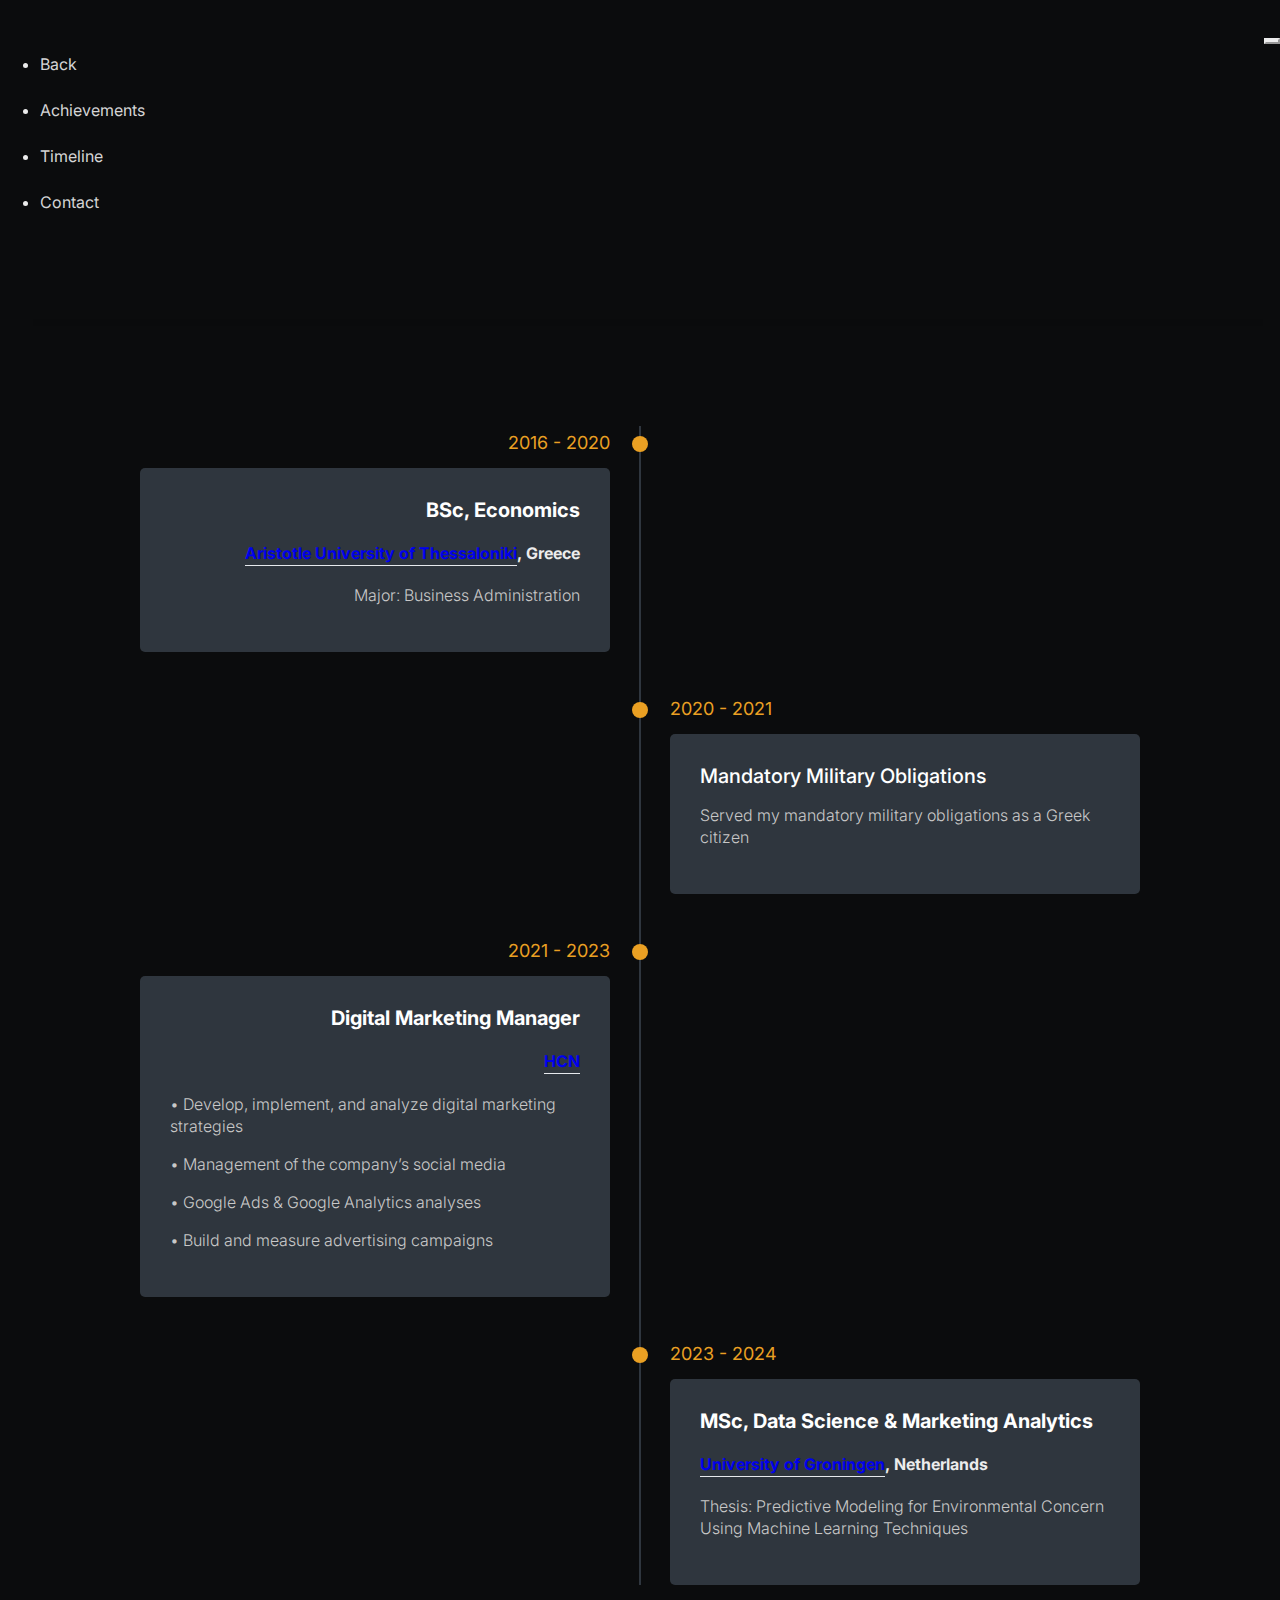
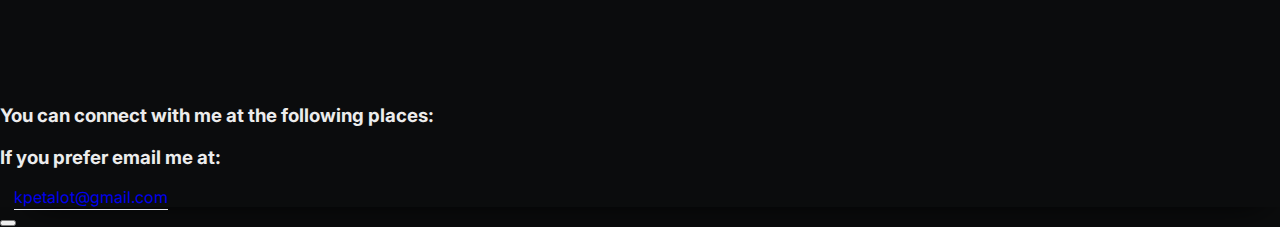
==== timeline.html @ c94504aa "Update timeline.html" ====
<!DOCTYPE html>
<html lang="en">
<head>
  <title> Timeline </title>
  <meta charset="utf-8">
  <meta name="viewport" content="width=device-width, initial-scale=1">
  <link rel="stylesheet" type="text/css" href="css/timeline.css">
</head>
<body>

		<div class="main">
			<div class="landing_page">
				<nav class="navbar navbar-expand-lg fadeIn-down">

					<button class="navbar-toggler ml-auto float-xs-right" type="button" data-toggle="collapse"
						data-target="#navigation" aria-controls="navbarSupportedContent" aria-expanded="false"
						aria-label="Toggle navigation" styles="color: white;">
						<span class="navbar-toggler-icon"></span>
					</button>
					<div class="collapse navbar-collapse" id="navigation">
						<ul class="navbar-nav ml-auto">
							<li class="nav-item">
								<a class="nav-link" href="index.html">Back</a>
							</li>
							<li class="nav-item">
								<a class="nav-link" href="#certifications">Achievements</a>
							</li>
							<li class="nav-item">
								<a class="nav-link" href="timeline.html">Timeline</a>
							</li>
							<li class="nav-item">
								<a class="nav-link" href="#contact">Contact</a>
							</li>
						</ul>
					</div>
				</nav>
				<div class="main__section">
	
<section class="timeline-section">
	<div class="timeline-items">
		<div class="timeline-item">
			<div class="timeline-dot"></div>
			<div class="timeline-date">2016 - 2020</div>
			<div class="timeline-content">
				<h3><b>BSc, Economics</b></h3>
				<h4><a href="https://www.auth.gr/en/" target="_blank">Aristotle University of Thessaloniki</a>, Greece</h4>
				<p>Major: Business Administration</p>
			</div>
		</div>
		<div class="timeline-item">
			<div class="timeline-dot"></div>
			<div class="timeline-date">2020 - 2021</div>
			<div class="timeline-content">
				<h3>Μandatory military obligations</h3>
				<p>Served my mandatory military obligations as a Greek citizen</p>
			</div>
		</div>
		<div class="timeline-item">
			<div class="timeline-dot"></div>
			<div class="timeline-date">2021 - 2023</div>
			<div class="timeline-content">
				<h3><b>Digital Marketing Manager</b></h3>
				<h4><a href="https://www.hcn.gr/el/" target="_blank">HCN</a></h4>
				<p align="left">• Develop, implement, and analyze digital marketing strategies</p>
				<p align="left">• Management of the company’s social media</p>
				<p align="left">• Google Ads & Google Analytics analyses</p>
				<p align="left">• Build and measure advertising campaigns</p>
			</div>
		</div>
		<div class="timeline-item">
			<div class="timeline-dot"></div>
			<div class="timeline-date">2023 - 2024</div>
			<div class="timeline-content">
				<h3><b>MSc, Data Science & Marketing Analytics</b></h3>
				<h4><a href="https://www.rug.nl/?lang=en" target="_blank">University of Groningen</a>, Netherlands</h4>
				<p>Thesis: Predictive Modeling for Environmental Concern Using Machine Learning Techniques</p>
		</div>
		</div>
	</div>
</section>

</body>
			
		<footer id="contact">
			<div class="footer__section">
				<div class="row no-margin">
					<div class="col-12">
						<div class="row no-margin">
							<div class="footer__section__column col-12 col-md-6 col-lg-4">
								<div class="footer__section__column--title">
									<h3>You can connect with me at the following places:</h3>
								</div>
								<div class="footer__section__column--body">
									<div class="footer__section__column--body--social">
										<div class="row">

											<!-- Twitter -->
											<div class="col-auto">
												<a href="https://x.com/Kpetalot" data-toggle="tooltip" title="Twitter"
													target="_blank" rel="noopener"><i class="fab fa-twitter"></i></a>
											</div>

											<!-- LinkedIn -->
											<div class="col-auto">
												<a href="https://linkedin.com/in/konstantinos-petalotis" data-toggle="tooltip"
													title="LinkedIn" target="_blank" rel="noopener"><i class="fab fa-linkedin"></i></a>
											</div>

											<!-- Github -->
											<div class="col-auto">
												<a href="https://github.com/kpetalot" data-toggle="tooltip" title="GitHub" target="_blank"
													rel="noopener"><i class="fab fa-github"></i></a>
											</div>

										</div>
									</div>
								</div>
							</div>
							<div class="footer__section__column col-12 col-md-6 col-lg-4">
								<div class="footer__section__column--title" style="width:110%;">
									<h3>If you prefer email me at:</h3>
								</div>
								<div class="footer__section__column--body">

									<!-- Email -->
									<div class="col-12 col-md email-box" style="margin-left: 14px;">
										<span>
											<i class="fas fa-envelope"></i>
											<a href="https://mail.google.com/mail/?view=cm&fs=1&to=kpetalot@gmail.com"
												data-toggle="tooltip" title="Email" target="_blank" rel="noopener">kpetalot@gmail.com
											</a>
										</span>
									</div>
								</div>

							</div>
								<div class="footer__section__column--body">

								</div>
							</div>
						</div>
					</div>
				</div>
			</div>
		</footer>
		<!-- Arrow navigating to the top of the page -->
		<button data-scroll-class='100vh:active' id="arrow-to-top" name='go to top'><i class="fas fa-angle-up"></i></button>

	</div>
</html>
---- css/timeline.css ----
@import url("https://fonts.googleapis.com/css2?family=Montserrat&display=swap");
@import url("https://fonts.googleapis.com/css2?family=Inter&display=swap");
/* Variables */
*, *::before, *::after {
  -webkit-box-sizing: border-box;
          box-sizing: border-box;
}

body, html {
  margin: 0;
  padding: 0;
  border: 0;
  font-family: 'Inter', 'Montserrat', sans-serif;
}

body .container-fluid, html .container-fluid {
  padding: 0;
}

img {
  max-width: 100%;
}

a {
  text-decoration: none;
  border-bottom: 1px solid #E6E9ED;
  padding-bottom: 2px;
  -webkit-transition: .3s;
  transition: .3s;
}

a:hover {
  text-decoration: none;
}

.fadeIn-down {
  -webkit-animation: fadein-down 1s;
  /* Safari, Chrome and Opera > 12.1 */
  /* Firefox < 16 */
  /* Internet Explorer */
  /* Opera < 12.1 */
  animation: fadein-down 1s;
}

section {
  margin-top: 5.5em;
}

@media (max-width: 768px) {
  section {
    margin-top: 3.5em;
  }
}

section h3 {
  font-weight: 600;
}

@-webkit-keyframes bg-animation {
  0% {
    background-position: left;
  }
  50% {
    background-position: right;
  }
  100% {
    background-position: left;
  }
}

@keyframes bg-animation {
  0% {
    background-position: left;
  }
  50% {
    background-position: right;
  }
  100% {
    background-position: left;
  }
}

.stand-out {
  font-weight: 600;
  font-style: italic;
}

/* MAIN */
.main {
  background: #0B0C0D;
  color: #ececec;
}

.main .navbar {
  padding-top: 2.4em;
}

.main .navbar a {
  color: #D5D5D5;
  text-decoration: none;
}

.main .navbar .navbar-brand {
  font-family: 'Comic sans',cursive;
  margin-left: 5em;
  letter-spacing: 2px;
  border-bottom: 0;
  padding-bottom: 0;
}

@media (max-width: 768px) {
  .main .navbar .navbar-brand {
    margin-left: 0.5em;
  }
}

.main .navbar .navbar-toggler {
  border-color: #ececec;
  float: right !important;
}

.main .navbar .navbar-toggler:focus {
  outline: none;
}

.main .navbar .navbar-toggler .navbar-toggler-icon {
  background-image: url("data:image/svg+xml;charset=utf8,%3Csvg viewBox='0 0 32 32' xmlns='http://www.w3.org/2000/svg'%3E%3Cpath stroke='rgba(236, 236, 236, 0.9)' stroke-width='2' stroke-linecap='round' stroke-miterlimit='10' d='M4 8h24M4 16h24M4 24h24'/%3E%3C/svg%3E");
}

.main .navbar .navbar-collapse {
  margin-right: 5em;
}

.main .navbar .nav-item a {
  margin-right: 5em;
  border: 0;
}

.main .navbar .nav-item a:after {
  display: block;
  content: '';
  border-bottom: 1px solid #ececec;
  -webkit-transform: scaleX(0);
          transform: scaleX(0);
  -webkit-transition: -webkit-transform 0.3s ease-in-out;
  transition: -webkit-transform 0.3s ease-in-out;
  transition: transform 0.3s ease-in-out;
  transition: transform 0.3s ease-in-out, -webkit-transform 0.3s ease-in-out;
  width: calc(100% + 1em);
  padding-bottom: .3em;
  -webkit-transform-origin: 0% 50%;
          transform-origin: 0% 50%;
}

.main .navbar .nav-item a:hover:after {
  -webkit-transform-origin: 0% 50%;
          transform-origin: 0% 50%;
  -webkit-transform: scaleX(1);
          transform: scaleX(1);
}

.main__section {
  -webkit-box-shadow: 8px 20px 35px -25px black;
          box-shadow: 8px 20px 35px -25px black;
}

.main__section__box {
  margin: 7em auto;
  max-width: 950px;
}

@media (max-width: 992px) {
  .main__section__box {
    margin: 3.5em auto 2.5em;
    padding: 0 2em;
  }
}

.main__section__box--prof-pic {
  text-align: center;
}

.main__section__box--prof-pic img {
  width: 100%;
  height: auto;
  max-width: 23em;
  border-radius: 50%;
}

.main__section__box--description {
  font-size: 1.2rem;
  width: 90%;
  margin: 0 auto;
  line-height: 2;
  letter-spacing: 0.1em;
}

@media (max-width: 768px) {
  .main__section__box--description {
    margin: 3em auto 1.5em;
  }
}

.main__section__box--description #greeting {
  font-size: 2em;
  margin-bottom: 0.5em;
  text-align: center;
}

.main__section .arrowDown {
  margin-bottom: 1.5em;
  text-align: center;
}

.main__section .arrowDown > svg {
  color: white;
  height: 50px;
  bottom: 10px;
  -webkit-animation: down 2s ease infinite;
          animation: down 2s ease infinite;
}

@-webkit-keyframes down {
  0% {
    opacity: 0;
    -webkit-transform: translateY(-10px);
            transform: translateY(-10px);
  }
  100% {
    opacity: 1;
  }
}

@keyframes down {
  0% {
    opacity: 0;
    -webkit-transform: translateY(-10px);
            transform: translateY(-10px);
  }
  100% {
    opacity: 1;
  }
}

.main .blog_page .main__section__header {
  text-align: center;
}

.main .blog_page .main__section__header h1 {
  font-size: 4.3em;
  margin-top: 1.5em;
  font-weight: 600;
}

.main .blog_page .main__section__header .page_description {
  margin: 3em auto 0;
  padding-bottom: 3em;
  width: 60%;
}

@media (max-width: 576px) {
  .main .blog_page .main__section__header .page_description {
    width: 80%;
  }
}

.posts-container {
  margin-top: 5em;
  text-align: center;
  color: #1A1D20;
  opacity: 0.8;
}

@media (max-width: 576px) {
  .posts-container {
    min-height: 20vh;
    width: 90%;
    margin: 5em auto;
  }
}

.timeline-section{
	background-color: 24292d;
	min-height: 100vh;
	padding: 100px 15px;
}
.timeline-items{
	max-width: 1000px;
	margin: auto;
	display: flex;
	flex-wrap: wrap;
	position: relative;
}
.timeline-items::before{
	content: '';
	position: absolute;
	width: 2px;
	height: 100%;
	background-color: #2f363e;
	left: calc(50% - 1px);
}
.timeline-item{
	margin-bottom: 40px;
	width: 100%;
	position: relative;
}
.timeline-item:last-child{
	margin-bottom: 0;
}
.timeline-item:nth-child(odd){
    padding-right: calc(50% + 30px);
	text-align: right;
}
.timeline-item:nth-child(even){
    padding-left: calc(50% + 30px);
}
.timeline-dot{
	height: 16px;
	width: 16px;
	background-color: #eaa023;
	position: absolute;
	left: calc(50% - 8px);
	border-radius: 50%;
	top:10px;
}
.timeline-date{
	font-size: 18px;
	color: #eaa023;
	margin:6px 0 15px;
}
.timeline-content{
    background-color: #2f363e;
	padding: 30px;
	border-radius: 5px;
}
.timeline-content h3{
    font-size: 20px;
	color: #ffffff;
	margin:0 0 10px;
	text-transform: capitalize;
	font-weight: 500;
}
.timeline-content p{
    color: #c8c8c8;
	font-size: 16px;
	font-weight: 300;
	line-height: 22px;
}

/* responsive */
@media(max-width: 767px){
	.timeline-items::before{
		left: 7px;
	}
	.timeline-item:nth-child(odd){
		padding-right: 0;
		text-align: left;
	}
	.timeline-item:nth-child(odd),
	.timeline-item:nth-child(even){
		padding-left: 37px;
	}
	.timeline-dot{
		left:0;
	}
}
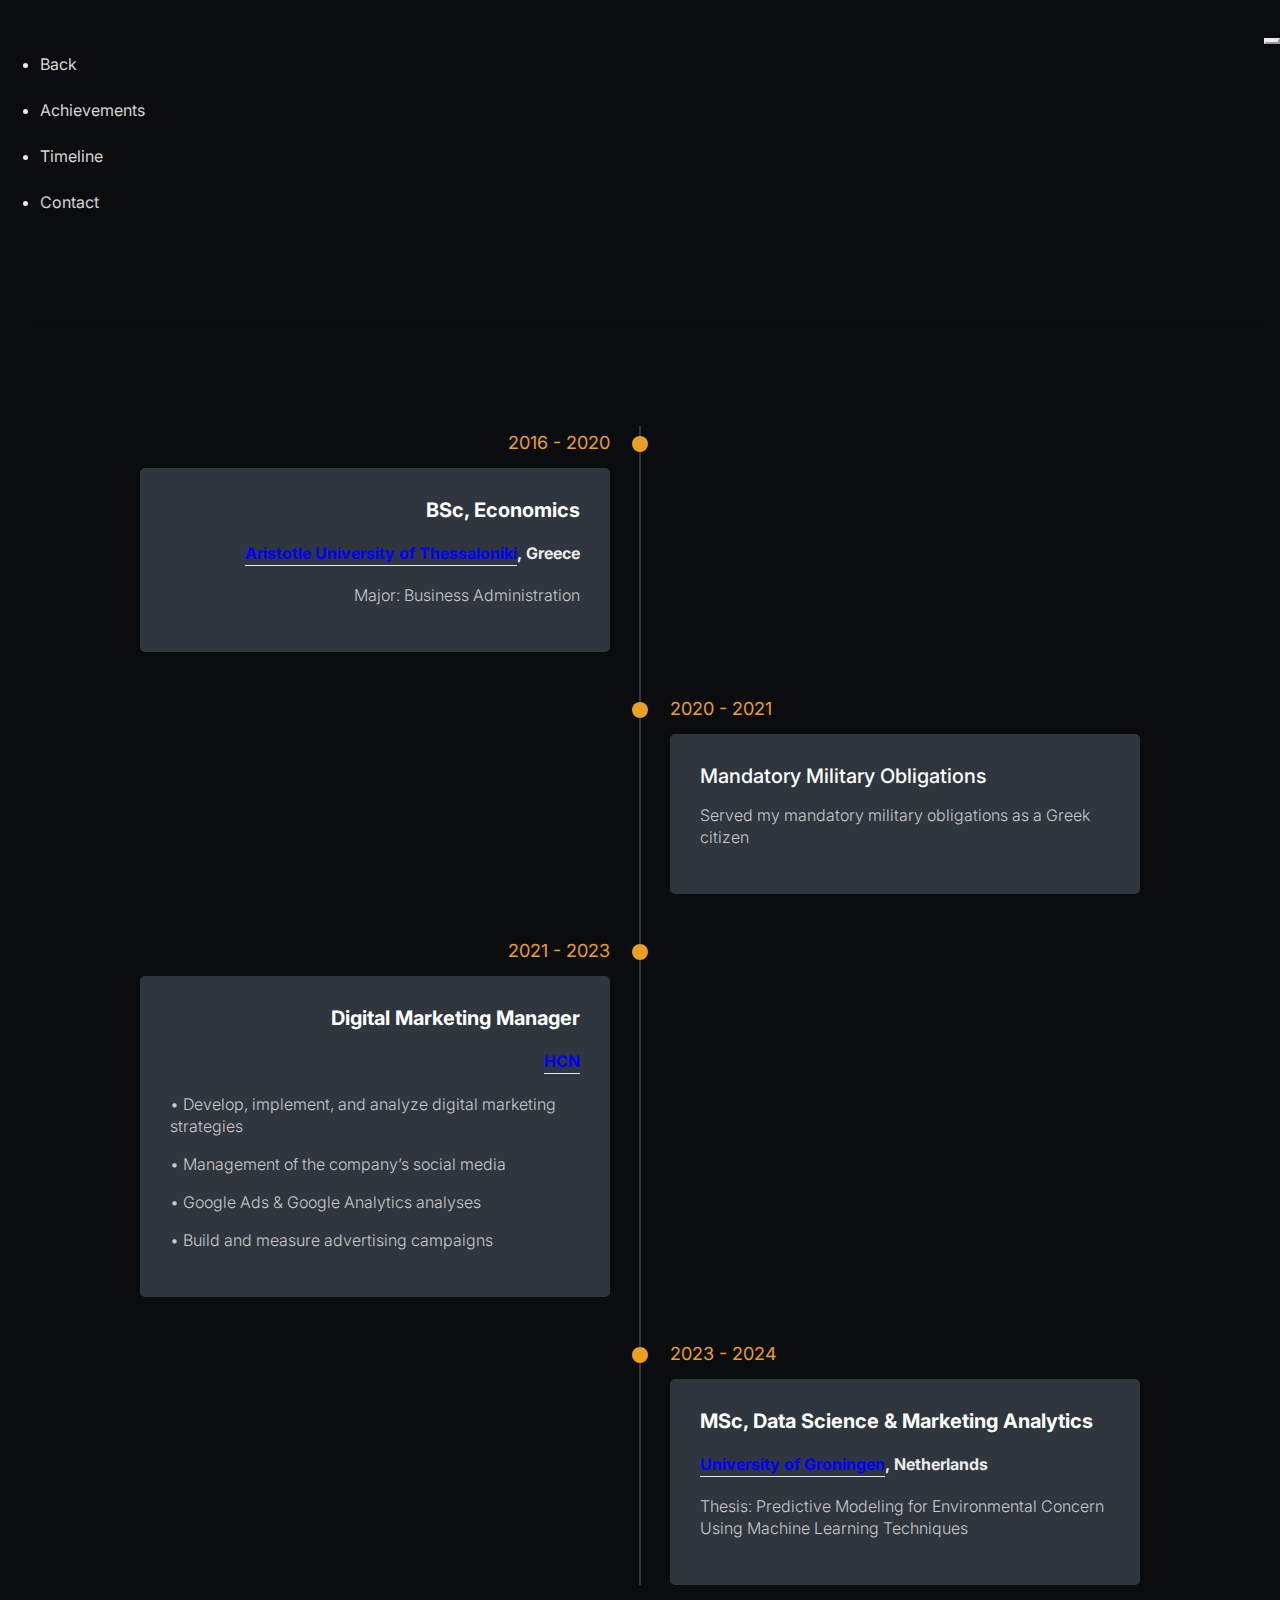
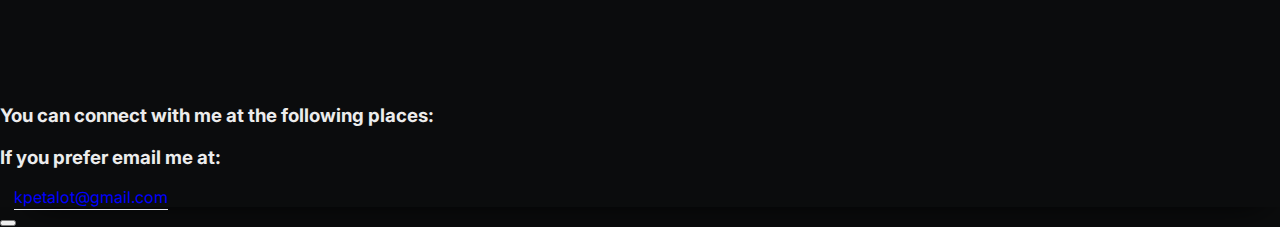
==== commit 777ed843: "Update timeline.html" ====
--- a/timeline.html
+++ b/timeline.html
@@ -35,7 +35,19 @@
 					</div>
 				</nav>
 				<div class="main__section">
-	
+
+<style>
+  a {
+    color: blue; /* Default link color */
+    text-decoration: none; /* Remove underline */
+  }
+
+  a:hover {
+    color: darkblue; /* Darker blue on hover */
+    text-decoration: underline; /* Optional: Add underline on hover */
+  }
+</style>
+
 <section class="timeline-section">
 	<div class="timeline-items">
 		<div class="timeline-item">
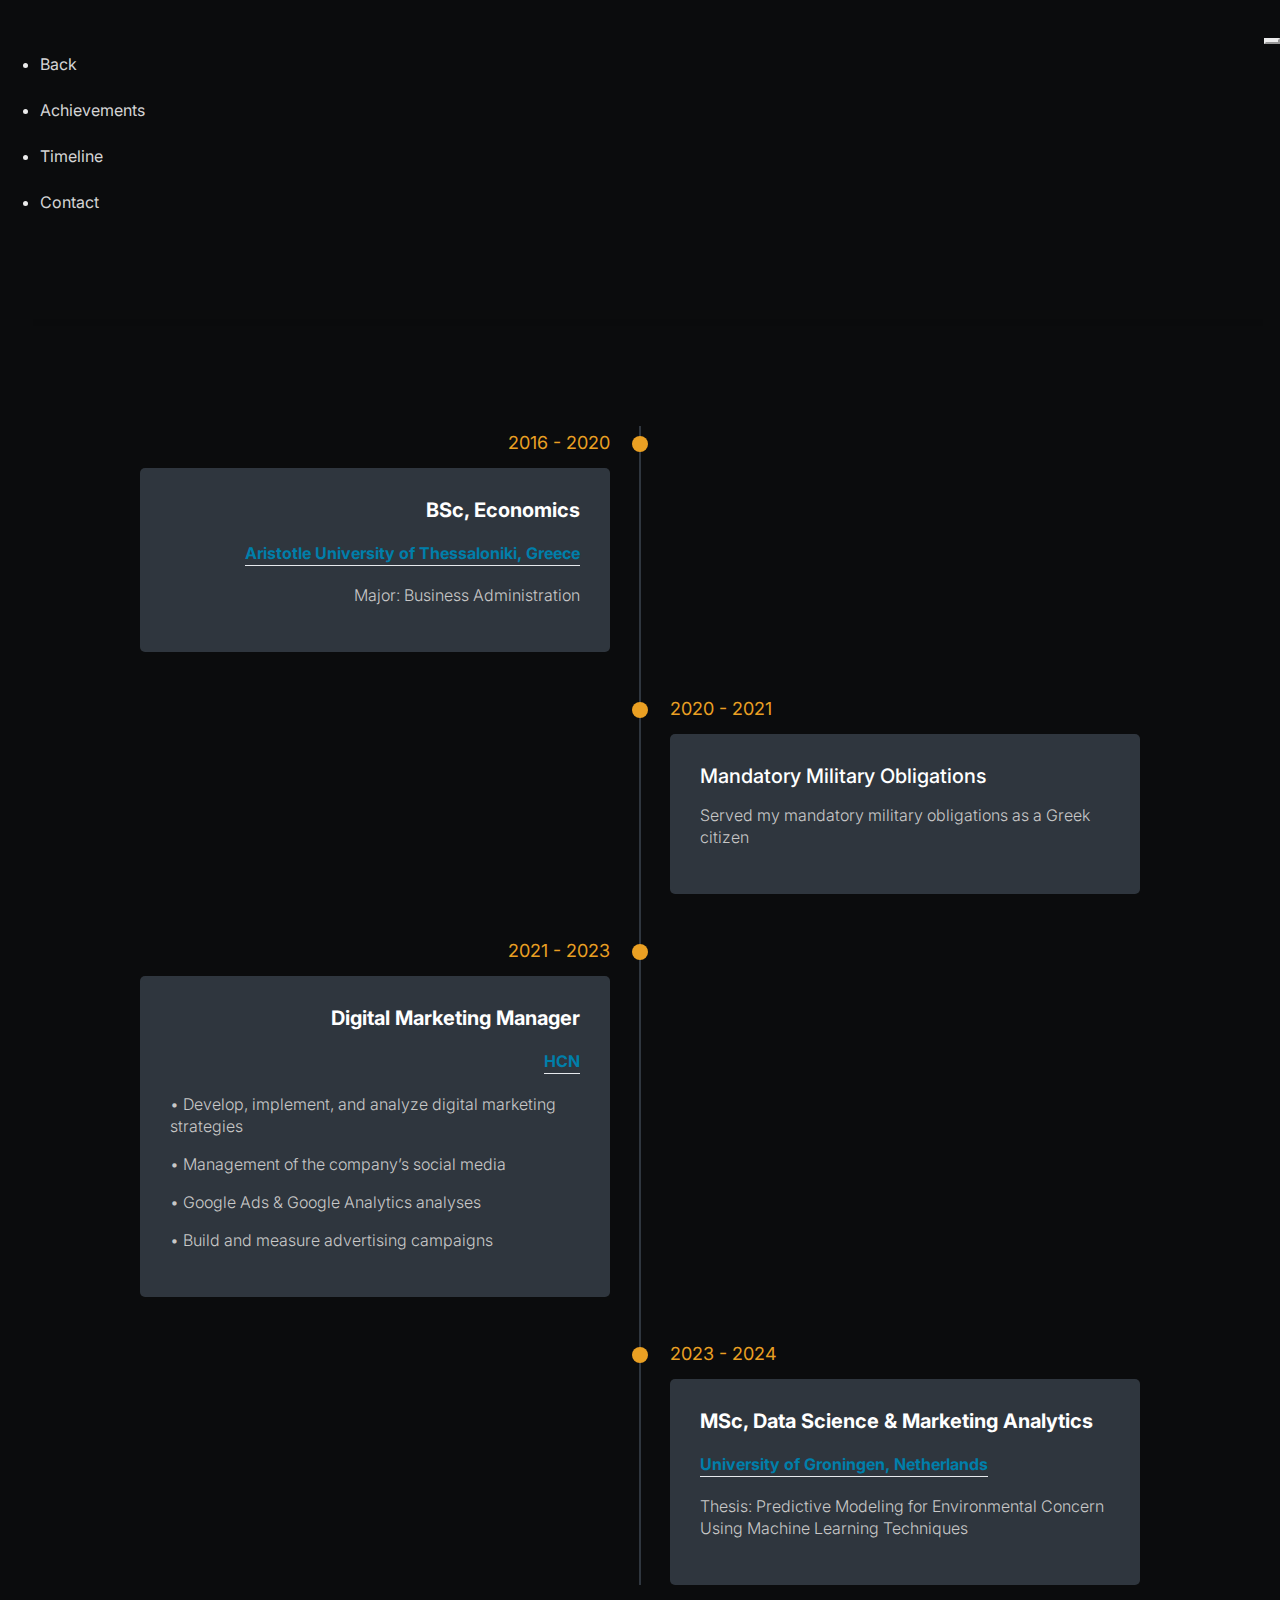
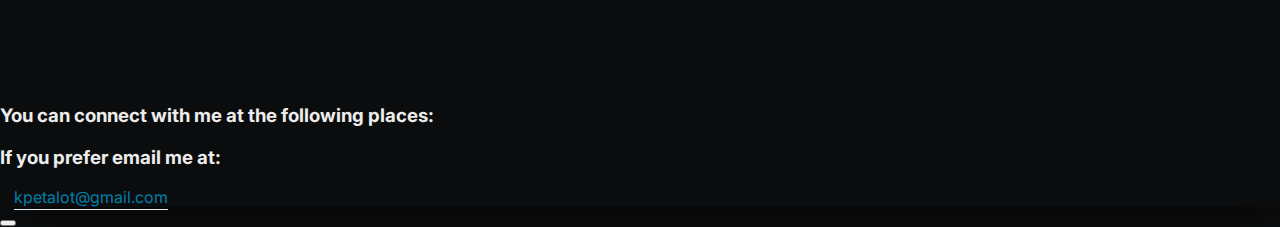
==== commit f0aa322d: "Update timeline.html" ====
--- a/timeline.html
+++ b/timeline.html
@@ -38,13 +38,12 @@
 
 <style>
   a {
-    color: blue; /* Default link color */
+    color: #007faa; /* Default link color */
     text-decoration: none; /* Remove underline */
   }
 
   a:hover {
-    color: darkblue; /* Darker blue on hover */
-    text-decoration: underline; /* Optional: Add underline on hover */
+    color: #005259; /* Darker blue on hover */
   }
 </style>
 
@@ -55,7 +54,7 @@
 			<div class="timeline-date">2016 - 2020</div>
 			<div class="timeline-content">
 				<h3><b>BSc, Economics</b></h3>
-				<h4><a href="https://www.auth.gr/en/" target="_blank">Aristotle University of Thessaloniki</a>, Greece</h4>
+				<h4><a href="https://www.auth.gr/en/" target="_blank">Aristotle University of Thessaloniki, Greece</a></h4>
 				<p>Major: Business Administration</p>
 			</div>
 		</div>
@@ -84,7 +83,7 @@
 			<div class="timeline-date">2023 - 2024</div>
 			<div class="timeline-content">
 				<h3><b>MSc, Data Science & Marketing Analytics</b></h3>
-				<h4><a href="https://www.rug.nl/?lang=en" target="_blank">University of Groningen</a>, Netherlands</h4>
+				<h4><a href="https://www.rug.nl/?lang=en" target="_blank">University of Groningen, Netherlands</a></h4>
 				<p>Thesis: Predictive Modeling for Environmental Concern Using Machine Learning Techniques</p>
 		</div>
 		</div>
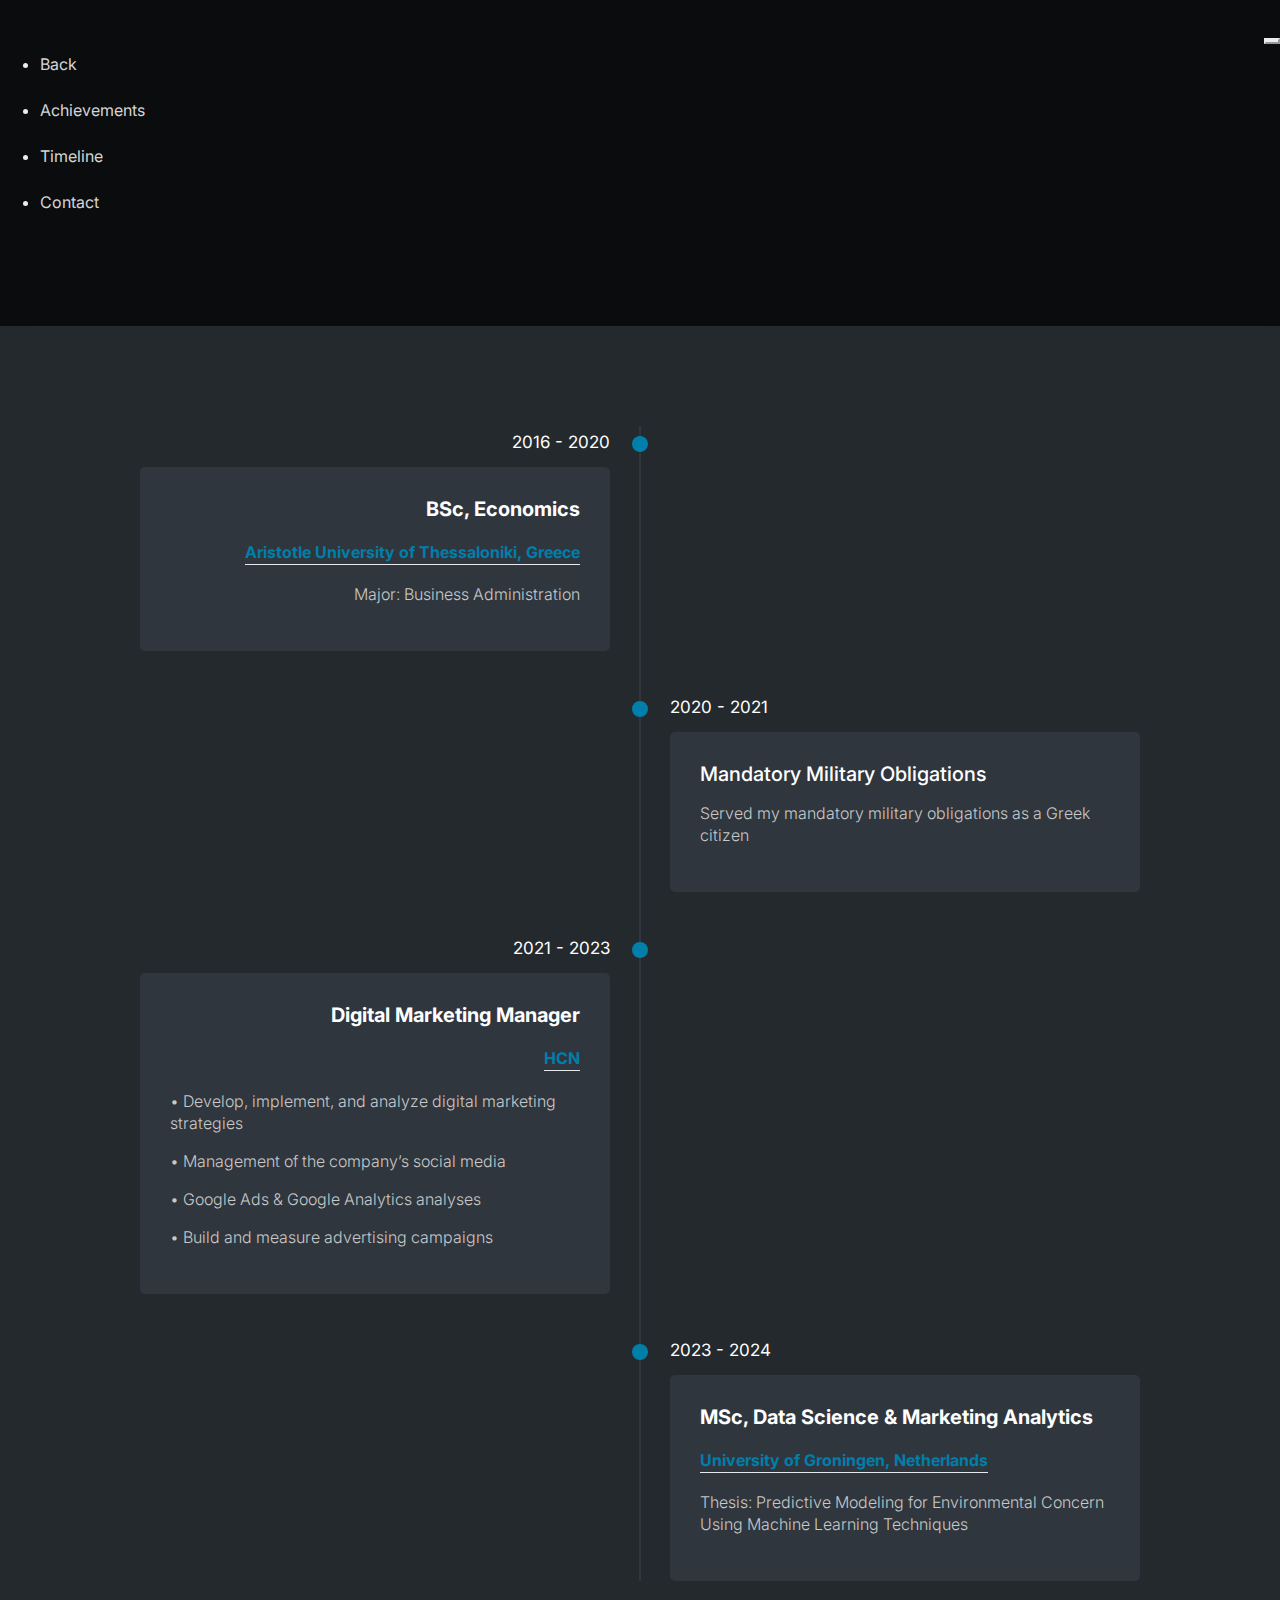
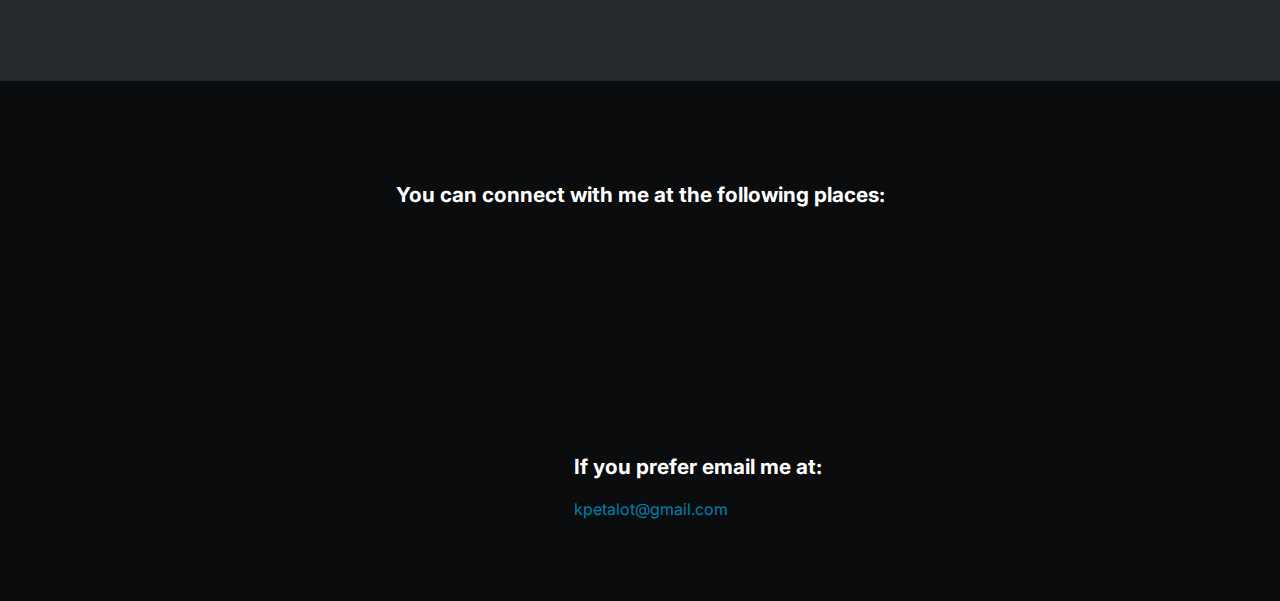
==== commit 9db7ab0a: "Update timeline.html" ====
--- a/timeline.html
+++ b/timeline.html
@@ -43,7 +43,7 @@
   }
 
   a:hover {
-    color: #005259; /* Darker blue on hover */
+    color: #00a8e1; /* Darker blue on hover */
   }
 </style>
 
@@ -97,7 +97,7 @@
 				<div class="row no-margin">
 					<div class="col-12">
 						<div class="row no-margin">
-							<div class="footer__section__column col-12 col-md-6 col-lg-4">
+							<div class="footer__section__column col-12 col-md-6">
 								<div class="footer__section__column--title">
 									<h3>You can connect with me at the following places:</h3>
 								</div>
@@ -127,7 +127,7 @@
 									</div>
 								</div>
 							</div>
-							<div class="footer__section__column col-12 col-md-6 col-lg-4">
+							<div class="footer__section__column col-12 col-md-6">
 								<div class="footer__section__column--title" style="width:110%;">
 									<h3>If you prefer email me at:</h3>
 								</div>
@@ -145,15 +145,12 @@
 								</div>
 
 							</div>
-								<div class="footer__section__column--body">
-
-								</div>
-							</div>
 						</div>
 					</div>
 				</div>
 			</div>
-		</footer>
+		</div>
+	</footer>
 		<!-- Arrow navigating to the top of the page -->
 		<button data-scroll-class='100vh:active' id="arrow-to-top" name='go to top'><i class="fas fa-angle-up"></i></button>
 
--- a/css/timeline.css
+++ b/css/timeline.css
@@ -280,7 +280,7 @@
 }
 
 .timeline-section{
-	background-color: 24292d;
+	background-color: #24292d;
 	min-height: 100vh;
 	padding: 100px 15px;
 }
@@ -317,15 +317,15 @@
 .timeline-dot{
 	height: 16px;
 	width: 16px;
-	background-color: #eaa023;
+	background-color: #007faa;
 	position: absolute;
 	left: calc(50% - 8px);
 	border-radius: 50%;
 	top:10px;
 }
 .timeline-date{
-	font-size: 18px;
-	color: #eaa023;
+	font-size: 17px;
+	color: #ffffff;
 	margin:6px 0 15px;
 }
 .timeline-content{
@@ -364,3 +364,202 @@
 		left:0;
 	}
 }
+
+/* FOOTER */
+footer {
+  background-color: #0B0C0D;
+  color: #fff;
+}
+
+footer .footer__section {
+  width: 90%;
+  max-width: 1200px;
+  margin: 0 auto;
+}
+
+footer .footer__section a {
+  text-decoration: none;
+  border-bottom: 0;
+}
+
+footer .footer__section .no-margin {
+  margin: 0;
+}
+
+footer .footer__section__column {
+  text-align: center;
+  -ms-flex-item-align: center;
+      -ms-grid-row-align: center;
+      align-self: center;
+  padding: 5em 0em;
+}
+
+@media (max-width: 768px) {
+  footer .footer__section__column {
+    padding: 3em;
+  }
+}
+
+@media (max-width: 576px) {
+  footer .footer__section__column {
+    padding: 3em 3em;
+  }
+}
+
+@media (max-width: 372px) {
+  footer .footer__section__column {
+    padding: 3em 1em;
+  }
+}
+
+footer .footer__section__column.meeting {
+  margin-top: 0;
+}
+
+footer .footer__section__column--title {
+  margin-bottom: 1.3em;
+}
+
+@media (max-width: 576px) {
+  footer .footer__section__column--title {
+    margin-bottom: 1em;
+  }
+}
+
+footer .footer__section__column--title h3 {
+  font-size: 1.3rem;
+}
+
+footer .footer__section__column--body--social .row {
+  display: -webkit-box;
+  display: -ms-flexbox;
+  display: flex;
+  -ms-flex-wrap: wrap;
+      flex-wrap: wrap;
+  -webkit-box-pack: justify;
+      -ms-flex-pack: justify;
+          justify-content: space-between;
+  width: 85%;
+  margin: 0 auto;
+}
+
+footer .footer__section__column--body--social i {
+  margin-top: 1em;
+}
+
+@media (max-width: 768px) {
+  footer .footer__section__column--body--social i {
+    margin-right: 0;
+  }
+}
+
+footer .footer__section__column--body i {
+  font-size: 2.3rem;
+  color: #fff;
+  -webkit-transition: 0.3s;
+  transition: 0.3s;
+  margin-right: 0.2em;
+}
+
+footer .footer__section__column--body i:hover {
+  color: #1544c0;
+}
+
+footer .footer__section__column--body .email-box span {
+  display: -webkit-box;
+  display: -ms-flexbox;
+  display: flex;
+  -webkit-box-align: center;
+      -ms-flex-align: center;
+          align-items: center;
+  -webkit-box-pack: center;
+      -ms-flex-pack: center;
+          justify-content: center;
+}
+
+#arrow-to-top {
+  position: fixed;
+  width: 3.41428571em;
+  height: 3.41428571em;
+  background: #fff;
+  border-radius: 50%;
+  text-align: center;
+  right: 1.85714286em;
+  bottom: 3.71428571em;
+  padding-top: 12px;
+  -webkit-box-shadow: 0 1px 3px rgba(0, 0, 0, 0.12), 0 1px 2px rgba(0, 0, 0, 0.24);
+          box-shadow: 0 1px 3px rgba(0, 0, 0, 0.12), 0 1px 2px rgba(0, 0, 0, 0.24);
+  -webkit-box-shadow: 0px 0px 25px 0px rgba(0, 0, 0, 0.04);
+          box-shadow: 0px 0px 25px 0px rgba(0, 0, 0, 0.04);
+  z-index: 99;
+  border: 1px solid #ececec;
+  transition: 0.2s ease-out;
+  -webkit-transition: 0.2s ease-out;
+  -moz-transition: 0.2s ease-out;
+  outline: none;
+  border: 1px solid #1A1D20;
+}
+
+@media (max-width: 768px) {
+  #arrow-to-top {
+    width: 2.91428571em;
+    height: 2.91428571em;
+  }
+}
+
+#arrow-to-top .fas {
+  color: #1A1D20;
+  position: relative;
+  bottom: 17.4px;
+  right: 4.3px;
+  padding: 15px;
+  font-size: 30px;
+}
+
+@media (max-width: 768px) {
+  #arrow-to-top .fas {
+    right: 0.27em;
+    bottom: 0.7em;
+  }
+}
+
+#arrow-to-top:not(.active) {
+  opacity: 0;
+  transform: translate3d(0, 20px, 0);
+  -webkit-transform: translate3d(0, 20px, 0);
+  /*pointer-events: none;*/
+}
+
+#arrow-to-top.active:hover {
+  cursor: pointer;
+  transform: translate3d(0, -3px, 0);
+  -webkit-transform: translate3d(0, -3px, 0);
+}
+
+@keyframes fadein-down {
+  from {
+    opacity: 0;
+    -webkit-transform: translateY(-30px);
+  }
+  to {
+    opacity: 1;
+    -webkit-transform: translateY(0%);
+  }
+}
+
+/* Firefox < 16 */
+
+/* Safari, Chrome and Opera > 12.1 */
+@-webkit-keyframes fadein-down {
+  from {
+    opacity: 0;
+    -webkit-transform: translateY(-30px);
+  }
+  to {
+    opacity: 1;
+    -webkit-transform: translateY(0%);
+  }
+}
+
+/* Internet Explorer */
+/*# sourceMappingURL=styles.css.map */
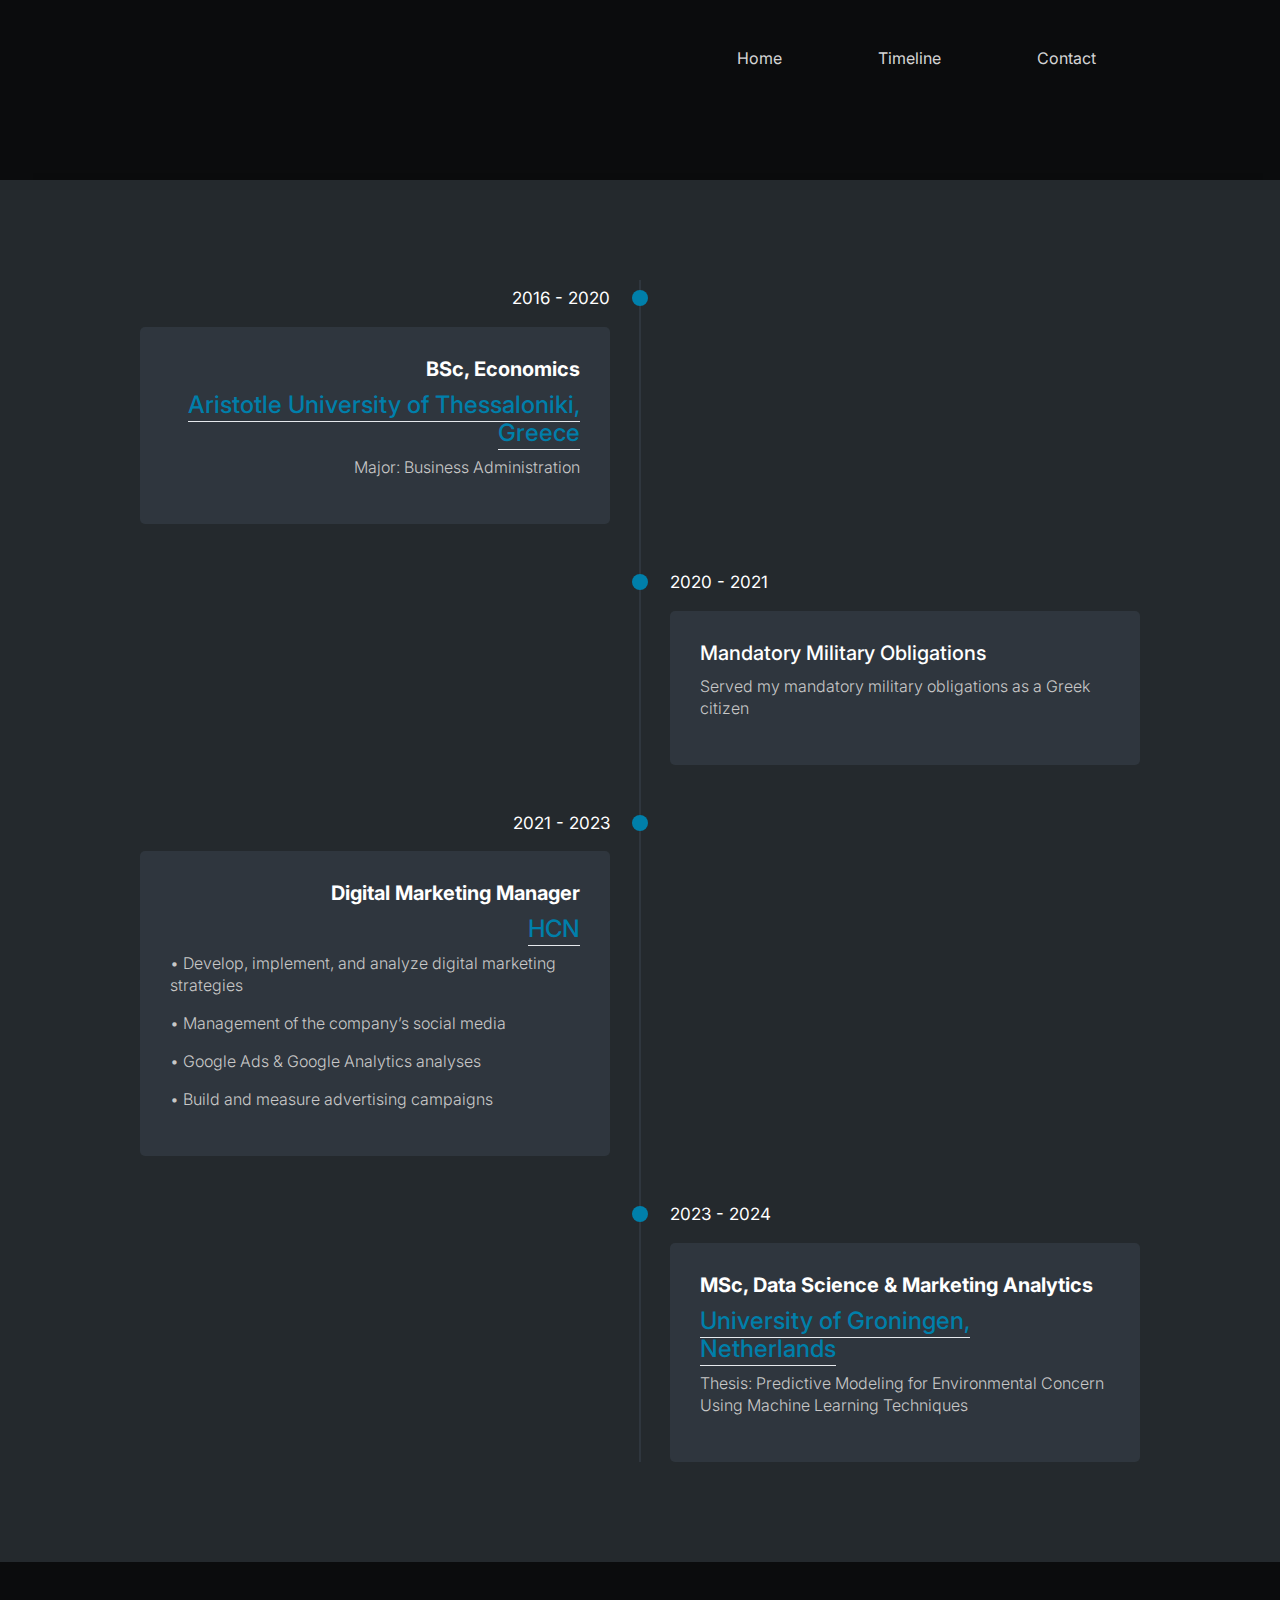
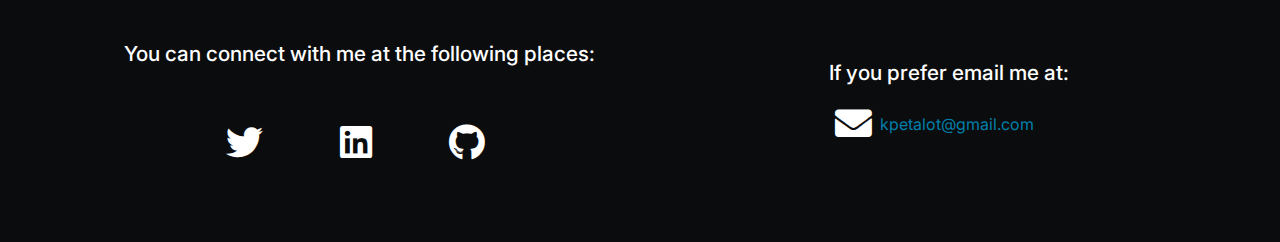
==== commit e775db04: "Fix nav bar and footer in timeline, Fix img distortion in achievements section" ====
--- a/timeline.html
+++ b/timeline.html
@@ -1,158 +1,174 @@
 <!DOCTYPE html>
 <html lang="en">
+
 <head>
-  <title> Timeline </title>
-  <meta charset="utf-8">
-  <meta name="viewport" content="width=device-width, initial-scale=1">
-  <link rel="stylesheet" type="text/css" href="css/timeline.css">
+	<meta charset="utf-8">
+	<meta name="viewport" content="width=device-width, initial-scale=1.0">
+	<meta name="theme-color" content="#2E2E2E">
+	<meta name="description" content="Personal website of Konstantinos Petalotis">
+	<title>Timeline - Konstantinos Petalotis</title>
+
+	<!-- STYLES -->
+	<link rel="stylesheet" href="https://stackpath.bootstrapcdn.com/bootstrap/4.3.1/css/bootstrap.min.css"
+		integrity="sha384-ggOyR0iXCbMQv3Xipma34MD+dH/1fQ784/j6cY/iJTQUOhcWr7x9JvoRxT2MZw1T" crossorigin="anonymous">
+	<link rel="stylesheet" href="https://use.fontawesome.com/releases/v5.15.3/css/all.css" rel="preconnect prefetch">
+	<link href="https://fonts.googleapis.com/icon?family=Material+Icons" rel="stylesheet">
+	<link href="https://unpkg.com/aos@2.3.1/dist/aos.css" rel="stylesheet">
+	<link rel="stylesheet" type="text/css" href="css/timeline.css">
+	<link rel="stylesheet" href="css/styles.css">
+
+	<!-- Jqeury -->
+	<script src="https://ajax.googleapis.com/ajax/libs/jquery/3.5.1/jquery.min.js"></script>
 </head>
+
 <body>
+	<div class="main">
+		<div class="landing_page">
+			<nav class="navbar navbar-expand-lg fadeIn-down">
 
-		<div class="main">
-			<div class="landing_page">
-				<nav class="navbar navbar-expand-lg fadeIn-down">
+				<button class="navbar-toggler ml-auto float-xs-right" type="button" data-toggle="collapse"
+					data-target="#navigation" aria-controls="navbarSupportedContent" aria-expanded="false"
+					aria-label="Toggle navigation" styles="color: white;">
+					<span class="navbar-toggler-icon"></span>
+				</button>
+				<div class="collapse navbar-collapse" id="navigation">
+					<ul class="navbar-nav ml-auto">
+						<li class="nav-item">
+							<a class="nav-link" href="index.html">Home</a>
+						</li>
+						<li class="nav-item">
+							<a class="nav-link" href="timeline.html">Timeline</a>
+						</li>
+						<li class="nav-item">
+							<a class="nav-link" href="#contact">Contact</a>
+						</li>
+					</ul>
+				</div>
+			</nav>
+			<div class="main__section">
 
-					<button class="navbar-toggler ml-auto float-xs-right" type="button" data-toggle="collapse"
-						data-target="#navigation" aria-controls="navbarSupportedContent" aria-expanded="false"
-						aria-label="Toggle navigation" styles="color: white;">
-						<span class="navbar-toggler-icon"></span>
-					</button>
-					<div class="collapse navbar-collapse" id="navigation">
-						<ul class="navbar-nav ml-auto">
-							<li class="nav-item">
-								<a class="nav-link" href="index.html">Back</a>
-							</li>
-							<li class="nav-item">
-								<a class="nav-link" href="#certifications">Achievements</a>
-							</li>
-							<li class="nav-item">
-								<a class="nav-link" href="timeline.html">Timeline</a>
-							</li>
-							<li class="nav-item">
-								<a class="nav-link" href="#contact">Contact</a>
-							</li>
-						</ul>
+				<style>
+					a {
+						color: #007faa;
+						/* Default link color */
+						text-decoration: none;
+						/* Remove underline */
+					}
+
+					a:hover {
+						color: #00a8e1;
+						/* Darker blue on hover */
+					}
+				</style>
+
+				<section class="timeline-section">
+					<div class="timeline-items">
+						<div class="timeline-item">
+							<div class="timeline-dot"></div>
+							<div class="timeline-date">2016 - 2020</div>
+							<div class="timeline-content">
+								<h3><b>BSc, Economics</b></h3>
+								<h4><a href="https://www.auth.gr/en/" target="_blank">Aristotle University of Thessaloniki, Greece</a>
+								</h4>
+								<p>Major: Business Administration</p>
+							</div>
+						</div>
+						<div class="timeline-item">
+							<div class="timeline-dot"></div>
+							<div class="timeline-date">2020 - 2021</div>
+							<div class="timeline-content">
+								<h3>Μandatory military obligations</h3>
+								<p>Served my mandatory military obligations as a Greek citizen</p>
+							</div>
+						</div>
+						<div class="timeline-item">
+							<div class="timeline-dot"></div>
+							<div class="timeline-date">2021 - 2023</div>
+							<div class="timeline-content">
+								<h3><b>Digital Marketing Manager</b></h3>
+								<h4><a href="https://www.hcn.gr/el/" target="_blank">HCN</a></h4>
+								<p align="left">• Develop, implement, and analyze digital marketing strategies</p>
+								<p align="left">• Management of the company’s social media</p>
+								<p align="left">• Google Ads & Google Analytics analyses</p>
+								<p align="left">• Build and measure advertising campaigns</p>
+							</div>
+						</div>
+						<div class="timeline-item">
+							<div class="timeline-dot"></div>
+							<div class="timeline-date">2023 - 2024</div>
+							<div class="timeline-content">
+								<h3><b>MSc, Data Science & Marketing Analytics</b></h3>
+								<h4><a href="https://www.rug.nl/?lang=en" target="_blank">University of Groningen, Netherlands</a></h4>
+								<p>Thesis: Predictive Modeling for Environmental Concern Using Machine Learning Techniques</p>
+							</div>
+						</div>
 					</div>
-				</nav>
-				<div class="main__section">
-
-<style>
-  a {
-    color: #007faa; /* Default link color */
-    text-decoration: none; /* Remove underline */
-  }
-
-  a:hover {
-    color: #00a8e1; /* Darker blue on hover */
-  }
-</style>
-
-<section class="timeline-section">
-	<div class="timeline-items">
-		<div class="timeline-item">
-			<div class="timeline-dot"></div>
-			<div class="timeline-date">2016 - 2020</div>
-			<div class="timeline-content">
-				<h3><b>BSc, Economics</b></h3>
-				<h4><a href="https://www.auth.gr/en/" target="_blank">Aristotle University of Thessaloniki, Greece</a></h4>
-				<p>Major: Business Administration</p>
-			</div>
-		</div>
-		<div class="timeline-item">
-			<div class="timeline-dot"></div>
-			<div class="timeline-date">2020 - 2021</div>
-			<div class="timeline-content">
-				<h3>Μandatory military obligations</h3>
-				<p>Served my mandatory military obligations as a Greek citizen</p>
-			</div>
-		</div>
-		<div class="timeline-item">
-			<div class="timeline-dot"></div>
-			<div class="timeline-date">2021 - 2023</div>
-			<div class="timeline-content">
-				<h3><b>Digital Marketing Manager</b></h3>
-				<h4><a href="https://www.hcn.gr/el/" target="_blank">HCN</a></h4>
-				<p align="left">• Develop, implement, and analyze digital marketing strategies</p>
-				<p align="left">• Management of the company’s social media</p>
-				<p align="left">• Google Ads & Google Analytics analyses</p>
-				<p align="left">• Build and measure advertising campaigns</p>
-			</div>
-		</div>
-		<div class="timeline-item">
-			<div class="timeline-dot"></div>
-			<div class="timeline-date">2023 - 2024</div>
-			<div class="timeline-content">
-				<h3><b>MSc, Data Science & Marketing Analytics</b></h3>
-				<h4><a href="https://www.rug.nl/?lang=en" target="_blank">University of Groningen, Netherlands</a></h4>
-				<p>Thesis: Predictive Modeling for Environmental Concern Using Machine Learning Techniques</p>
-		</div>
-		</div>
-	</div>
-</section>
+				</section>
 
 </body>
-			
-		<footer id="contact">
-			<div class="footer__section">
+
+<footer id="contact">
+	<div class="footer__section">
+		<div class="row no-margin">
+			<div class="col-12">
 				<div class="row no-margin">
-					<div class="col-12">
-						<div class="row no-margin">
-							<div class="footer__section__column col-12 col-md-6">
-								<div class="footer__section__column--title">
-									<h3>You can connect with me at the following places:</h3>
-								</div>
-								<div class="footer__section__column--body">
-									<div class="footer__section__column--body--social">
-										<div class="row">
+					<div class="footer__section__column col-12 col-md-6">
+						<div class="footer__section__column--title">
+							<h3>You can connect with me at the following places:</h3>
+						</div>
+						<div class="footer__section__column--body">
+							<div class="footer__section__column--body--social">
+								<div class="row">
 
-											<!-- Twitter -->
-											<div class="col-auto">
-												<a href="https://x.com/Kpetalot" data-toggle="tooltip" title="Twitter"
-													target="_blank" rel="noopener"><i class="fab fa-twitter"></i></a>
-											</div>
+									<!-- Twitter -->
+									<div class="col-auto">
+										<a href="https://x.com/Kpetalot" data-toggle="tooltip" title="Twitter" target="_blank"
+											rel="noopener"><i class="fab fa-twitter"></i></a>
+									</div>
 
-											<!-- LinkedIn -->
-											<div class="col-auto">
-												<a href="https://linkedin.com/in/konstantinos-petalotis" data-toggle="tooltip"
-													title="LinkedIn" target="_blank" rel="noopener"><i class="fab fa-linkedin"></i></a>
-											</div>
+									<!-- LinkedIn -->
+									<div class="col-auto">
+										<a href="https://linkedin.com/in/konstantinos-petalotis" data-toggle="tooltip" title="LinkedIn"
+											target="_blank" rel="noopener"><i class="fab fa-linkedin"></i></a>
+									</div>
 
-											<!-- Github -->
-											<div class="col-auto">
-												<a href="https://github.com/kpetalot" data-toggle="tooltip" title="GitHub" target="_blank"
-													rel="noopener"><i class="fab fa-github"></i></a>
-											</div>
+									<!-- Github -->
+									<div class="col-auto">
+										<a href="https://github.com/kpetalot" data-toggle="tooltip" title="GitHub" target="_blank"
+											rel="noopener"><i class="fab fa-github"></i></a>
+									</div>
 
-										</div>
-									</div>
 								</div>
 							</div>
-							<div class="footer__section__column col-12 col-md-6">
-								<div class="footer__section__column--title" style="width:110%;">
-									<h3>If you prefer email me at:</h3>
-								</div>
-								<div class="footer__section__column--body">
+						</div>
+					</div>
+					<div class="footer__section__column col-12 col-md-6">
+						<div class="footer__section__column--title" style="width:110%;">
+							<h3>If you prefer email me at:</h3>
+						</div>
+						<div class="footer__section__column--body">
 
-									<!-- Email -->
-									<div class="col-12 col-md email-box" style="margin-left: 14px;">
-										<span>
-											<i class="fas fa-envelope"></i>
-											<a href="https://mail.google.com/mail/?view=cm&fs=1&to=kpetalot@gmail.com"
-												data-toggle="tooltip" title="Email" target="_blank" rel="noopener">kpetalot@gmail.com
-											</a>
-										</span>
-									</div>
-								</div>
-
+							<!-- Email -->
+							<div class="col-12 col-md email-box" style="margin-left: 14px;">
+								<span>
+									<i class="fas fa-envelope"></i>
+									<a href="https://mail.google.com/mail/?view=cm&fs=1&to=kpetalot@gmail.com" data-toggle="tooltip"
+										title="Email" target="_blank" rel="noopener">kpetalot@gmail.com
+									</a>
+								</span>
 							</div>
 						</div>
+
 					</div>
 				</div>
 			</div>
 		</div>
-	</footer>
-		<!-- Arrow navigating to the top of the page -->
-		<button data-scroll-class='100vh:active' id="arrow-to-top" name='go to top'><i class="fas fa-angle-up"></i></button>
+	</div>
+	</div>
+</footer>
+<!-- Arrow navigating to the top of the page -->
+<button data-scroll-class='100vh:active' id="arrow-to-top" name='go to top'><i class="fas fa-angle-up"></i></button>
 
-	</div>
-</html>
+</div>
+
+</html>--- a/css/timeline.css
+++ b/css/timeline.css
@@ -438,8 +438,8 @@
       flex-wrap: wrap;
   -webkit-box-pack: justify;
       -ms-flex-pack: justify;
-          justify-content: space-between;
-  width: 85%;
+          justify-content: space-around;
+  width: 65%;
   margin: 0 auto;
 }
 
--- a/css/styles.css
+++ b/css/styles.css
@@ -0,0 +1,618 @@
+@import url("https://fonts.googleapis.com/css2?family=Montserrat&display=swap");
+@import url("https://fonts.googleapis.com/css2?family=Inter&display=swap");
+/* Variables */
+*, *::before, *::after {
+  -webkit-box-sizing: border-box;
+          box-sizing: border-box;
+}
+
+body, html {
+  margin: 0;
+  padding: 0;
+  border: 0;
+  font-family: 'Inter', 'Montserrat', sans-serif;
+}
+
+body .container-fluid, html .container-fluid {
+  padding: 0;
+}
+
+img {
+  max-width: 100%;
+}
+
+a {
+  text-decoration: none;
+  border-bottom: 1px solid #E6E9ED;
+  padding-bottom: 2px;
+  -webkit-transition: .3s;
+  transition: .3s;
+}
+
+a:hover {
+  text-decoration: none;
+}
+
+.fadeIn-down {
+  -webkit-animation: fadein-down 1s;
+  /* Safari, Chrome and Opera > 12.1 */
+  /* Firefox < 16 */
+  /* Internet Explorer */
+  /* Opera < 12.1 */
+  animation: fadein-down 1s;
+}
+
+section {
+  margin-top: 5.5em;
+}
+
+@media (max-width: 768px) {
+  section {
+    margin-top: 3.5em;
+  }
+}
+
+section h3 {
+  font-weight: 600;
+}
+
+@-webkit-keyframes bg-animation {
+  0% {
+    background-position: left;
+  }
+  50% {
+    background-position: right;
+  }
+  100% {
+    background-position: left;
+  }
+}
+
+@keyframes bg-animation {
+  0% {
+    background-position: left;
+  }
+  50% {
+    background-position: right;
+  }
+  100% {
+    background-position: left;
+  }
+}
+
+.stand-out {
+  font-weight: 600;
+  font-style: italic;
+}
+
+/* MAIN */
+.main {
+  background: #0B0C0D;
+  color: #ececec;
+}
+
+.main .navbar {
+  padding-top: 2.4em;
+}
+
+.main .navbar a {
+  color: #D5D5D5;
+  text-decoration: none;
+}
+
+.main .navbar .navbar-brand {
+  font-family: 'Comic sans',cursive;
+  margin-left: 5em;
+  letter-spacing: 2px;
+  border-bottom: 0;
+  padding-bottom: 0;
+}
+
+@media (max-width: 768px) {
+  .main .navbar .navbar-brand {
+    margin-left: 0.5em;
+  }
+}
+
+.main .navbar .navbar-toggler {
+  border-color: #ececec;
+  float: right !important;
+}
+
+.main .navbar .navbar-toggler:focus {
+  outline: none;
+}
+
+.main .navbar .navbar-toggler .navbar-toggler-icon {
+  background-image: url("data:image/svg+xml;charset=utf8,%3Csvg viewBox='0 0 32 32' xmlns='http://www.w3.org/2000/svg'%3E%3Cpath stroke='rgba(236, 236, 236, 0.9)' stroke-width='2' stroke-linecap='round' stroke-miterlimit='10' d='M4 8h24M4 16h24M4 24h24'/%3E%3C/svg%3E");
+}
+
+.main .navbar .navbar-collapse {
+  margin-right: 5em;
+}
+
+.main .navbar .nav-item a {
+  margin-right: 5em;
+  border: 0;
+}
+
+.main .navbar .nav-item a:after {
+  display: block;
+  content: '';
+  border-bottom: 1px solid #ececec;
+  -webkit-transform: scaleX(0);
+          transform: scaleX(0);
+  -webkit-transition: -webkit-transform 0.3s ease-in-out;
+  transition: -webkit-transform 0.3s ease-in-out;
+  transition: transform 0.3s ease-in-out;
+  transition: transform 0.3s ease-in-out, -webkit-transform 0.3s ease-in-out;
+  width: calc(100% + 1em);
+  padding-bottom: .3em;
+  -webkit-transform-origin: 0% 50%;
+          transform-origin: 0% 50%;
+}
+
+.main .navbar .nav-item a:hover:after {
+  -webkit-transform-origin: 0% 50%;
+          transform-origin: 0% 50%;
+  -webkit-transform: scaleX(1);
+          transform: scaleX(1);
+}
+
+.main__section {
+  -webkit-box-shadow: 8px 20px 35px -25px black;
+          box-shadow: 8px 20px 35px -25px black;
+}
+
+.main__section__box {
+  margin: 7em auto;
+  max-width: 950px;
+}
+
+@media (max-width: 992px) {
+  .main__section__box {
+    margin: 3.5em auto 2.5em;
+    padding: 0 2em;
+  }
+}
+
+.main__section__box--prof-pic {
+  text-align: center;
+}
+
+.main__section__box--prof-pic img {
+  width: 100%;
+  height: auto;
+  max-width: 23em;
+  border-radius: 50%;
+}
+
+.main__section__box--description {
+  font-size: 1.2rem;
+  width: 100%;
+  margin: 0 auto;
+  line-height: 2;
+  letter-spacing: 0.1em;
+}
+
+@media (max-width: 768px) {
+  .main__section__box--description {
+    margin: 3em auto 1.5em;
+  }
+}
+
+.main__section__box--description #greeting {
+  font-size: 2em;
+  margin-bottom: 0.5em;
+  text-align: center;
+}
+
+.main__section .arrowDown {
+  margin-bottom: 1.5em;
+  text-align: center;
+}
+
+.main__section .arrowDown > svg {
+  color: white;
+  height: 50px;
+  bottom: 10px;
+  -webkit-animation: down 2s ease infinite;
+          animation: down 2s ease infinite;
+}
+
+@-webkit-keyframes down {
+  0% {
+    opacity: 0;
+    -webkit-transform: translateY(-10px);
+            transform: translateY(-10px);
+  }
+  100% {
+    opacity: 1;
+  }
+}
+
+@keyframes down {
+  0% {
+    opacity: 0;
+    -webkit-transform: translateY(-10px);
+            transform: translateY(-10px);
+  }
+  100% {
+    opacity: 1;
+  }
+}
+
+.main .blog_page .main__section__header {
+  text-align: center;
+}
+
+.main .blog_page .main__section__header h1 {
+  font-size: 4.3em;
+  margin-top: 1.5em;
+  font-weight: 600;
+}
+
+.main .blog_page .main__section__header .page_description {
+  margin: 3em auto 0;
+  padding-bottom: 3em;
+  width: 60%;
+}
+
+@media (max-width: 576px) {
+  .main .blog_page .main__section__header .page_description {
+    width: 80%;
+  }
+}
+
+.posts-container {
+  margin-top: 5em;
+  text-align: center;
+  color: #1A1D20;
+  opacity: 0.8;
+}
+
+@media (max-width: 576px) {
+  .posts-container {
+    min-height: 20vh;
+    width: 90%;
+    margin: 5em auto;
+  }
+}
+
+/* ABOUT ME */
+.about-me {
+  font-size: 1.2rem;
+}
+
+.about-me__section {
+  width: 90%;
+  max-width: 950px;
+  margin: 0 auto;
+  padding: 0 1em;
+}
+
+.about-me__section__description {
+  margin-top: 1.5em;
+}
+
+.about-me__section__description--text {
+  line-height: 2em;
+}
+
+.tech__components {
+  font-size: 1.2rem;
+  display: -webkit-box;
+  display: -ms-flexbox;
+  display: flex;
+  -ms-flex-wrap: wrap;
+      flex-wrap: wrap;
+  gap: 4em;
+  -ms-flex-pack: distribute;
+      justify-content: space-around;
+  width: 85%;
+  max-width: 1200px;
+  margin: 3.5em auto 0;
+  line-height: 1.6em;
+}
+
+.tech__components--component {
+  padding: 1em 1.1em;
+  text-align: center;
+  -webkit-box-shadow: 10px 10px 25px 0px #aaa;
+          box-shadow: 10px 10px 25px 0px #aaa;
+  border-radius: 20px;
+  max-width: 18em;
+  display: -webkit-box;
+  display: -ms-flexbox;
+  display: flex;
+  -webkit-box-orient: vertical;
+  -webkit-box-direction: normal;
+      -ms-flex-direction: column;
+          flex-direction: column;
+  -webkit-box-pack: center;
+      -ms-flex-pack: center;
+          justify-content: center;
+}
+
+.tech__components--component--icon {
+  margin-bottom: 0.5em;
+}
+
+.tech__components--component--icon i {
+  font-size: 4em;
+}
+
+.tech__components--component--text {
+  margin-top: 1em;
+}
+
+.tech__components--component h4 {
+  font-size: 1.4rem;
+  font-weight: 800;
+}
+
+.certifications__section {
+  text-align: center;
+  margin: 5em auto;
+  width: 85%;
+  max-width: 1200px;
+}
+
+.certifications__section--left--item, .certifications__section--right--item {
+  padding: 1rem 2em;
+  margin: 2em 0;
+  -webkit-box-shadow: 10px 10px 25px 0px #aaa;
+          box-shadow: 10px 10px 25px 0px #aaa;
+  border-radius: 15px;
+  -webkit-transition: all 0.3s;
+  transition: all 0.3s;
+}
+
+@media (max-width: 992px) {
+  .certifications__section--left--item, .certifications__section--right--item {
+    padding: 2rem 1em;
+  }
+}
+
+@media (min-width: 576px) and (max-width: 992px) {
+  .certifications__section--left--item, .certifications__section--right--item {
+    min-height: 28.6%;
+  }
+}
+
+.certifications__section--left--item:hover, .certifications__section--right--item:hover {
+  -webkit-transform: scale(1.05);
+          transform: scale(1.05);
+}
+
+.certifications__section--left--item img, .certifications__section--right--item img {
+  max-width: 11em;
+  min-height: 11em;
+}
+
+@media (max-width: 992px) {
+  .certifications__section--left--item img, .certifications__section--right--item img {
+    margin-bottom: 2em;
+  }
+}
+
+.certifications__section--left--item .row, .certifications__section--right--item .row {
+  display: -webkit-box;
+  display: -ms-flexbox;
+  display: flex;
+  -webkit-box-align: center;
+      -ms-flex-align: center;
+          align-items: center;
+}
+
+.certifications__section a {
+  color: #000;
+  text-decoration: none;
+}
+
+.certifications__section span.provider {
+  font-weight: 600;
+}
+
+.certifications__section #grayed-out {
+  color: #aaa;
+}
+
+/* FOOTER */
+footer {
+  background-color: #0B0C0D;
+  color: #fff;
+}
+
+footer .footer__section {
+  width: 90%;
+  max-width: 1200px;
+  margin: 0 auto;
+}
+
+footer .footer__section a {
+  text-decoration: none;
+  border-bottom: 0;
+}
+
+footer .footer__section .no-margin {
+  margin: 0;
+}
+
+footer .footer__section__column {
+  text-align: center;
+  -ms-flex-item-align: center;
+      -ms-grid-row-align: center;
+      align-self: center;
+  padding: 5em 0em;
+}
+
+@media (max-width: 768px) {
+  footer .footer__section__column {
+    padding: 3em;
+  }
+}
+
+@media (max-width: 576px) {
+  footer .footer__section__column {
+    padding: 3em 3em;
+  }
+}
+
+@media (max-width: 372px) {
+  footer .footer__section__column {
+    padding: 3em 1em;
+  }
+}
+
+footer .footer__section__column.meeting {
+  margin-top: 0;
+}
+
+footer .footer__section__column--title {
+  margin-bottom: 1.3em;
+}
+
+@media (max-width: 576px) {
+  footer .footer__section__column--title {
+    margin-bottom: 1em;
+  }
+}
+
+footer .footer__section__column--title h3 {
+  font-size: 1.3rem;
+}
+
+footer .footer__section__column--body--social .row {
+  display: -webkit-box;
+  display: -ms-flexbox;
+  display: flex;
+  -ms-flex-wrap: wrap;
+      flex-wrap: wrap;
+  -webkit-box-pack: justify;
+      -ms-flex-pack: justify;
+          justify-content: space-around;
+  width: 60%;
+  margin: 0 auto;
+}
+
+footer .footer__section__column--body--social i {
+  margin-top: 1em;
+}
+
+@media (max-width: 768px) {
+  footer .footer__section__column--body--social i {
+    margin-right: 0;
+  }
+}
+
+footer .footer__section__column--body i {
+  font-size: 2.3rem;
+  color: #fff;
+  -webkit-transition: 0.3s;
+  transition: 0.3s;
+  margin-right: 0.2em;
+}
+
+footer .footer__section__column--body i:hover {
+  color: #1544c0;
+}
+
+footer .footer__section__column--body .email-box span {
+  display: -webkit-box;
+  display: -ms-flexbox;
+  display: flex;
+  -webkit-box-align: center;
+      -ms-flex-align: center;
+          align-items: center;
+  -webkit-box-pack: center;
+      -ms-flex-pack: center;
+          justify-content: center;
+}
+
+#arrow-to-top {
+  position: fixed;
+  width: 3.41428571em;
+  height: 3.41428571em;
+  background: #fff;
+  border-radius: 50%;
+  text-align: center;
+  right: 1.85714286em;
+  bottom: 3.71428571em;
+  padding-top: 12px;
+  -webkit-box-shadow: 0 1px 3px rgba(0, 0, 0, 0.12), 0 1px 2px rgba(0, 0, 0, 0.24);
+          box-shadow: 0 1px 3px rgba(0, 0, 0, 0.12), 0 1px 2px rgba(0, 0, 0, 0.24);
+  -webkit-box-shadow: 0px 0px 25px 0px rgba(0, 0, 0, 0.04);
+          box-shadow: 0px 0px 25px 0px rgba(0, 0, 0, 0.04);
+  z-index: 99;
+  border: 1px solid #ececec;
+  transition: 0.2s ease-out;
+  -webkit-transition: 0.2s ease-out;
+  -moz-transition: 0.2s ease-out;
+  outline: none;
+  border: 1px solid #1A1D20;
+}
+
+@media (max-width: 768px) {
+  #arrow-to-top {
+    width: 2.91428571em;
+    height: 2.91428571em;
+  }
+}
+
+#arrow-to-top .fas {
+  color: #1A1D20;
+  position: relative;
+  bottom: 17.4px;
+  right: 4.3px;
+  padding: 15px;
+  font-size: 30px;
+}
+
+@media (max-width: 768px) {
+  #arrow-to-top .fas {
+    right: 0.27em;
+    bottom: 0.7em;
+  }
+}
+
+#arrow-to-top:not(.active) {
+  opacity: 0;
+  transform: translate3d(0, 20px, 0);
+  -webkit-transform: translate3d(0, 20px, 0);
+  /*pointer-events: none;*/
+}
+
+#arrow-to-top.active:hover {
+  cursor: pointer;
+  transform: translate3d(0, -3px, 0);
+  -webkit-transform: translate3d(0, -3px, 0);
+}
+
+@keyframes fadein-down {
+  from {
+    opacity: 0;
+    -webkit-transform: translateY(-30px);
+  }
+  to {
+    opacity: 1;
+    -webkit-transform: translateY(0%);
+  }
+}
+
+/* Firefox < 16 */
+
+/* Safari, Chrome and Opera > 12.1 */
+@-webkit-keyframes fadein-down {
+  from {
+    opacity: 0;
+    -webkit-transform: translateY(-30px);
+  }
+  to {
+    opacity: 1;
+    -webkit-transform: translateY(0%);
+  }
+}
+
+/* Internet Explorer */
+/*# sourceMappingURL=styles.css.map */
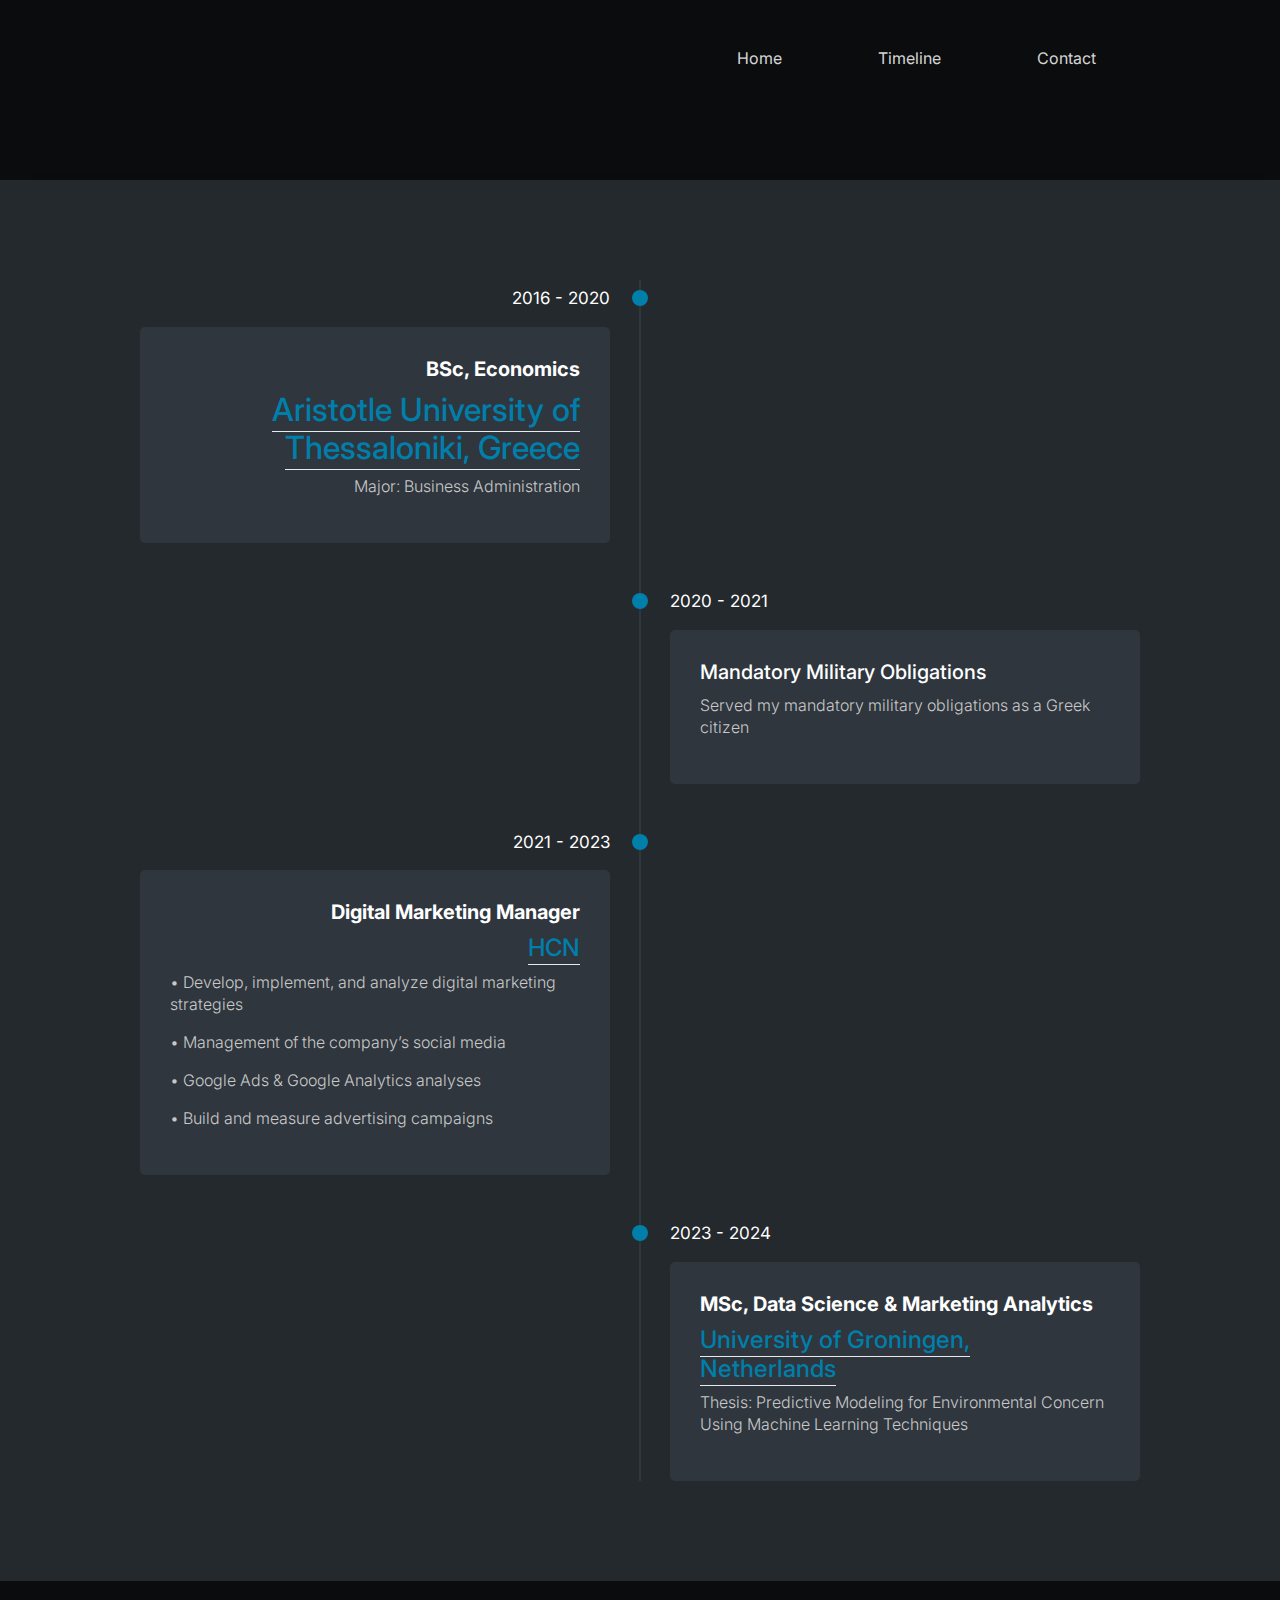
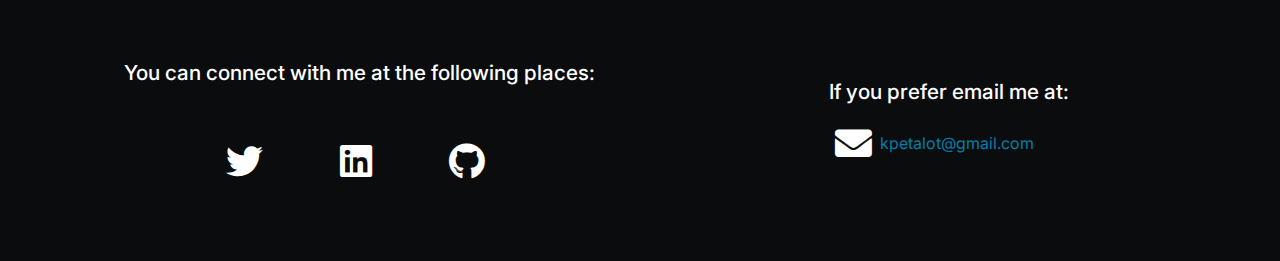
==== commit 517f15aa: "Update timeline.html" ====
--- a/timeline.html
+++ b/timeline.html
@@ -68,8 +68,8 @@
 							<div class="timeline-date">2016 - 2020</div>
 							<div class="timeline-content">
 								<h3><b>BSc, Economics</b></h3>
-								<h4><a href="https://www.auth.gr/en/" target="_blank">Aristotle University of Thessaloniki, Greece</a>
-								</h4>
+								<h2><a href="https://www.auth.gr/en/" target="_blank">Aristotle University of Thessaloniki, Greece</a>
+								</h2>
 								<p>Major: Business Administration</p>
 							</div>
 						</div>
@@ -171,4 +171,4 @@
 
 </div>
 
-</html>+</html>
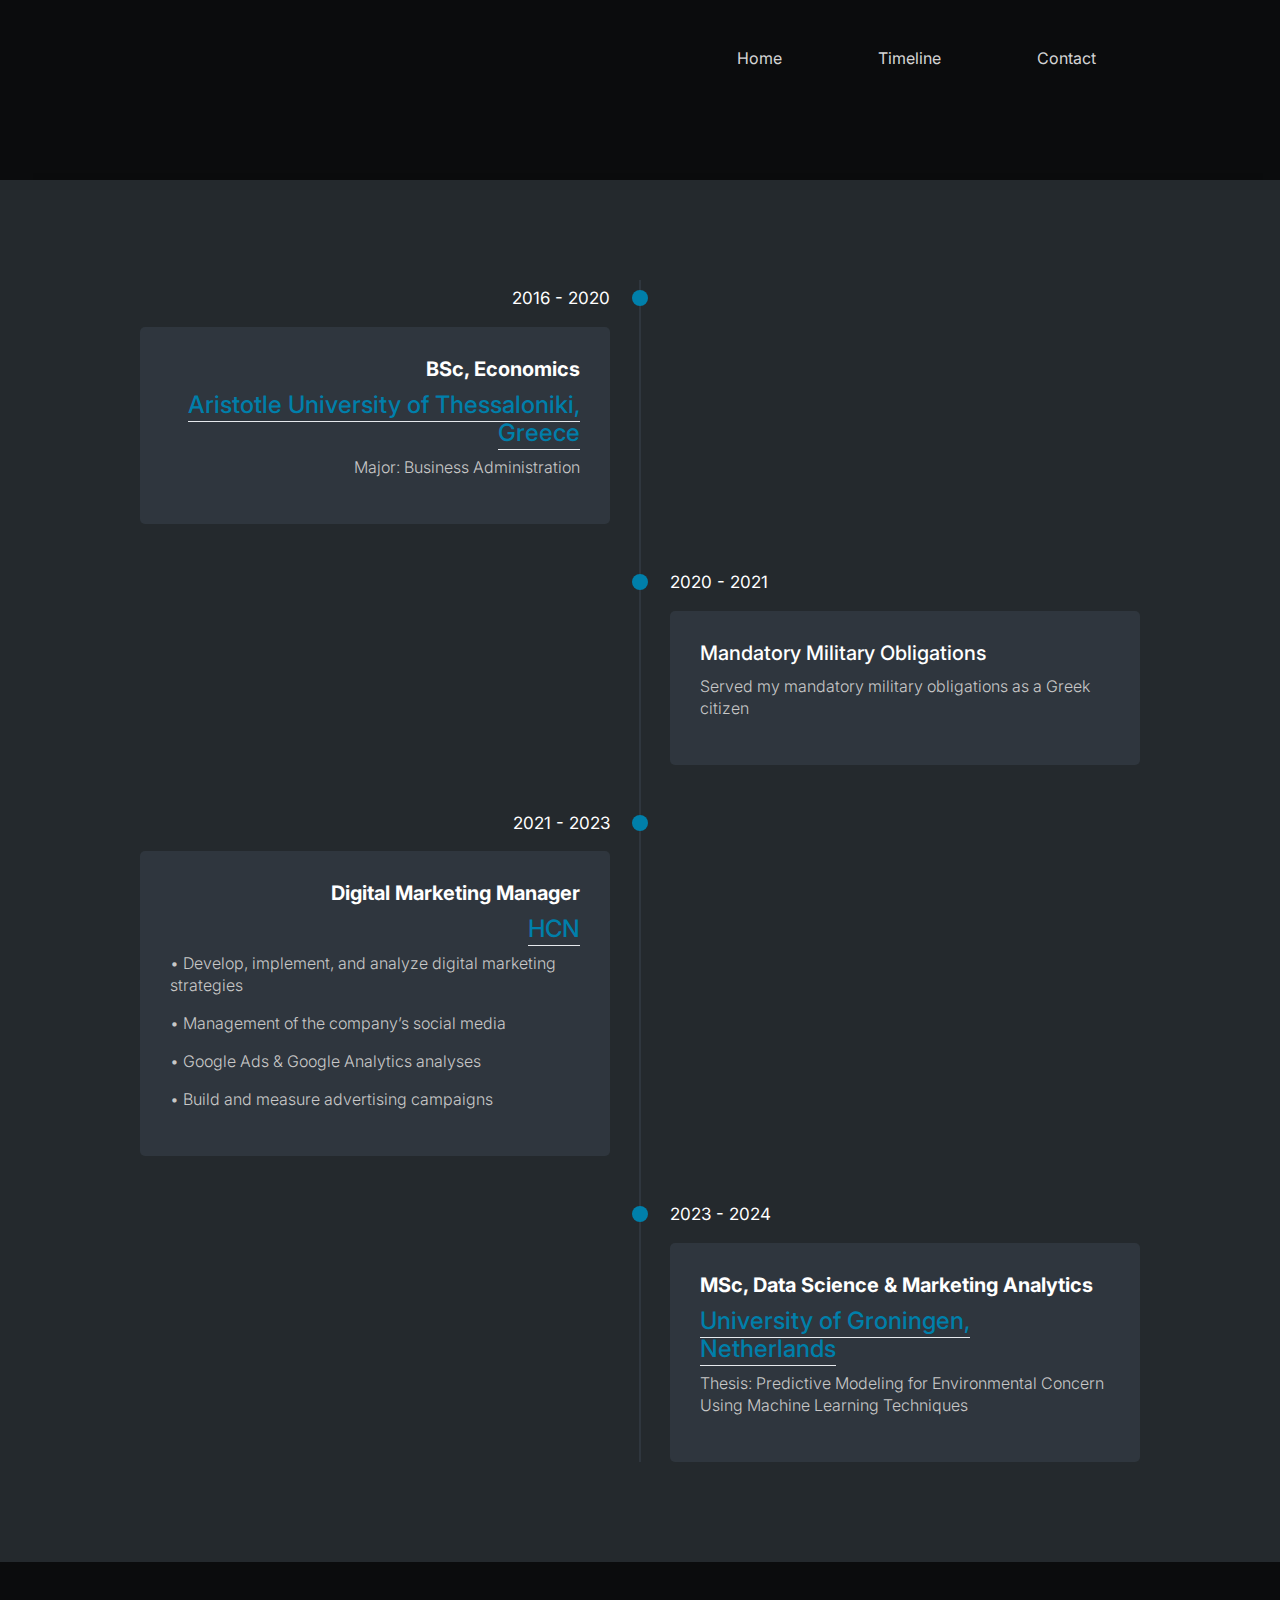
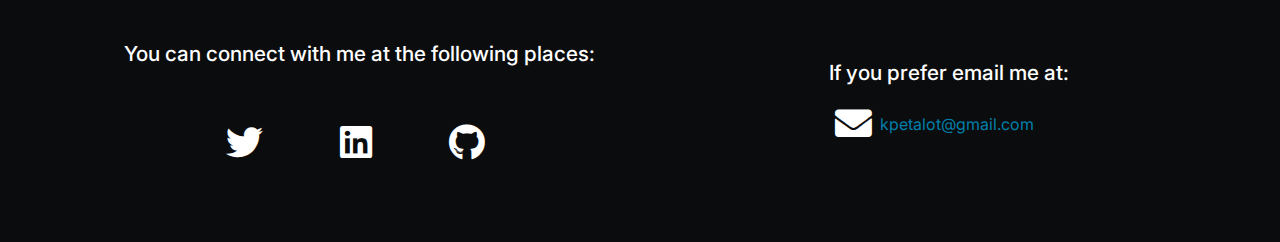
==== commit 8bb4cf3a: "Update timeline.html" ====
--- a/timeline.html
+++ b/timeline.html
@@ -68,8 +68,8 @@
 							<div class="timeline-date">2016 - 2020</div>
 							<div class="timeline-content">
 								<h3><b>BSc, Economics</b></h3>
-								<h2><a href="https://www.auth.gr/en/" target="_blank">Aristotle University of Thessaloniki, Greece</a>
-								</h2>
+								<h4><a href="https://www.auth.gr/en/" target="_blank">Aristotle University of Thessaloniki, Greece</a>
+								</h4>
 								<p>Major: Business Administration</p>
 							</div>
 						</div>
